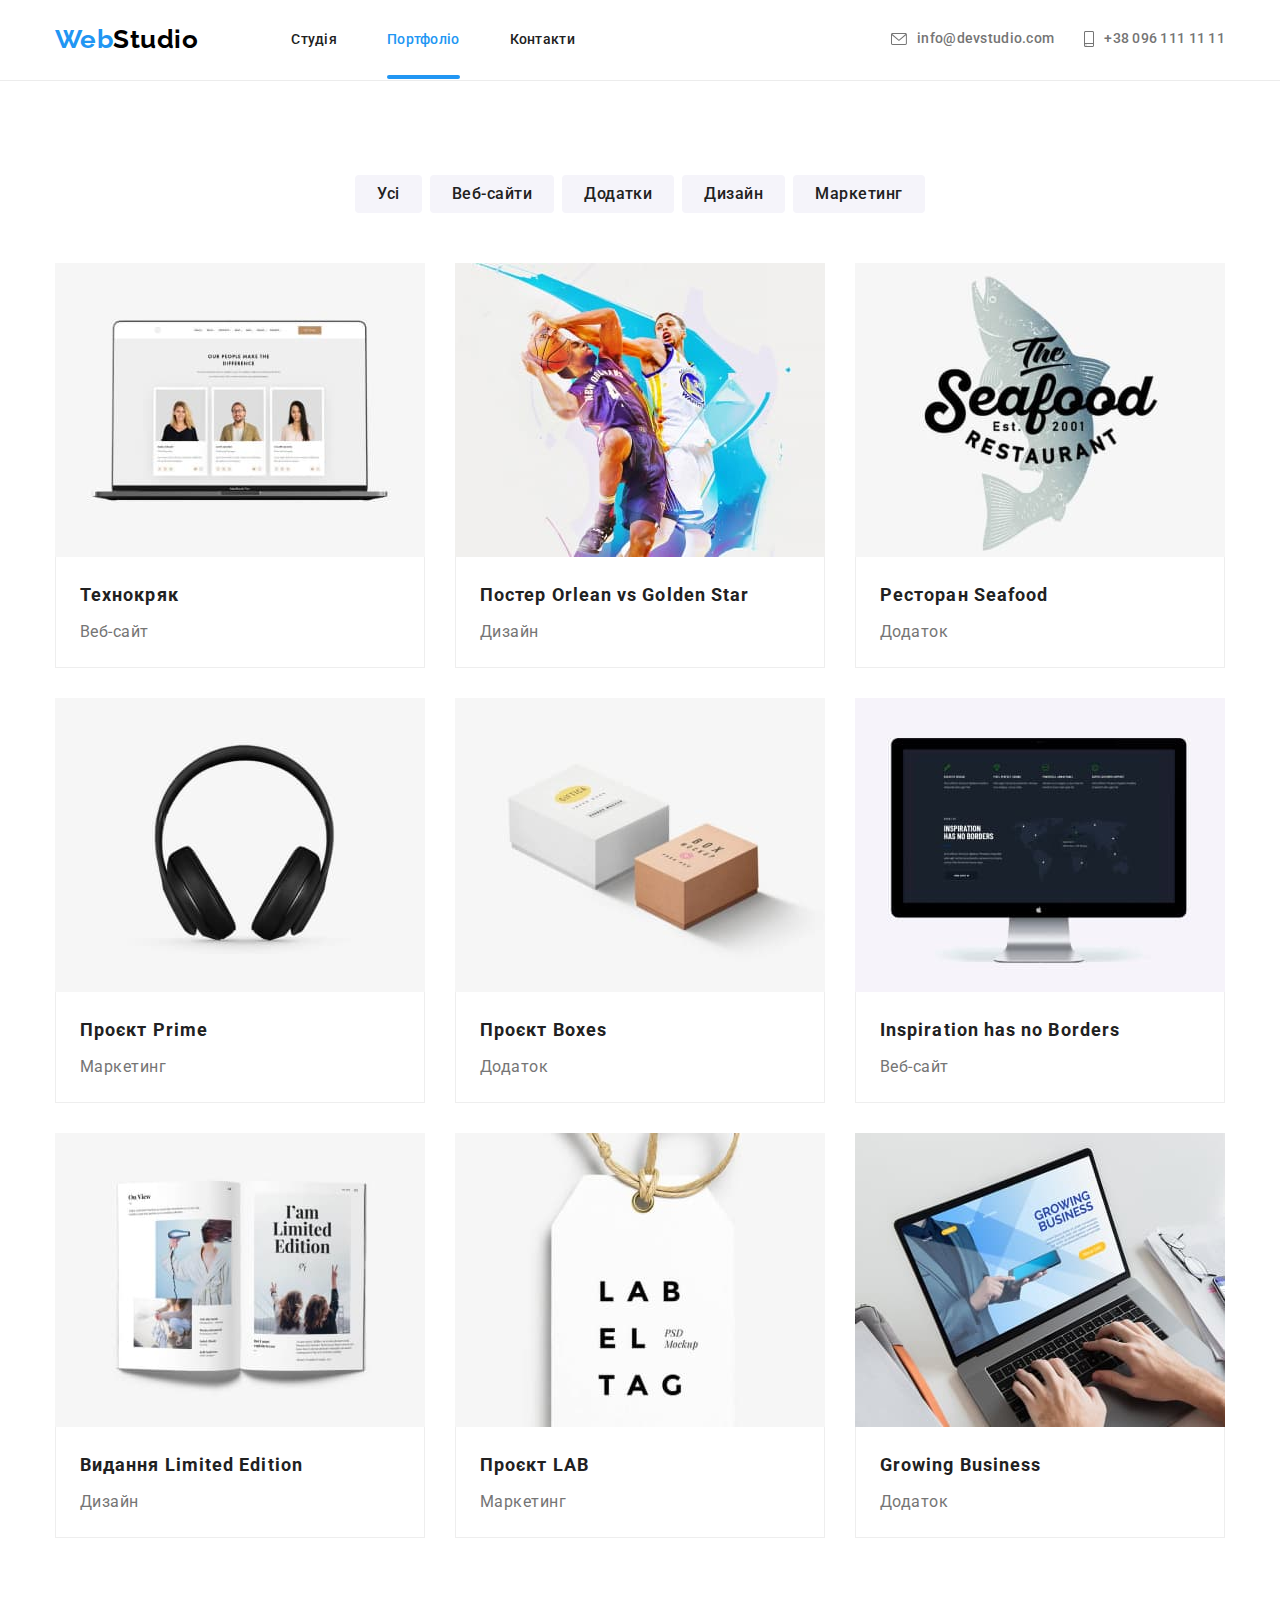
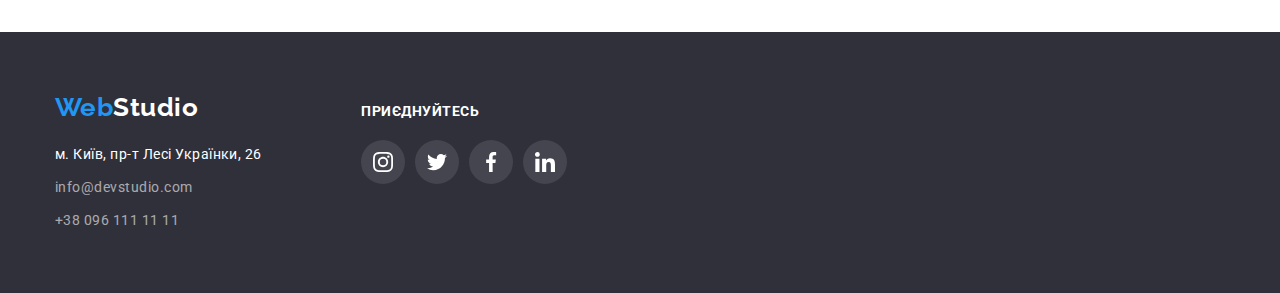
==== portfolio.html @ 86beeb47 "Скопійовано файли з 5 дз" ====
<!DOCTYPE html>
<html lang="uk">
  <head>
    <meta charset="UTF-8" />
    <meta http-equiv="X-UA-Compatible" content="IE=edge" />
    <meta name="viewport" content="width=device-width, initial-scale=1.0" />
    <title>Портфоліо</title>
    <link rel="preconnect" href="https://fonts.googleapis.com" />
    <link rel="preconnect" href="https://fonts.gstatic.com" crossorigin />
    <link
      href="https://fonts.googleapis.com/css2?family=Raleway:wght@700&family=Roboto:wght@400;500;700;900&display=swap"
      rel="stylesheet"
    />
    <link
      rel="stylesheet"
      href="https://cdnjs.cloudflare.com/ajax/libs/modern-normalize/1.1.0/modern-normalize.min.css"
    />
    <link rel="stylesheet" href="./css/styles.css" />
  </head>
  <body>
    <header class="page-header">
      <div class="container">
        <nav class="main-nav">
          <a class="link logo" href="./index.html" lang="en">
            Web<span class="accent-studio-hd">Studio</span>
          </a>
          <ul class="list site-nav">
            <li class="item">
              <a class="link" href="./index.html">Студія</a>
            </li>

            <li class="item">
              <a class="link active" href="./portfolio.html">Портфоліо</a>
            </li>

            <li class="item"><a class="link" href="#">Контакти</a></li>
          </ul>
        </nav>
        <ul class="list site-contacts">
          <li class="item">
            <a class="link" href="mailto:info@devstudio.com">
              <svg class="site-contacts-icon" width="16" height="12">
                <use href="./images/icons.svg#icon-envelope"></use>
              </svg>
              info@devstudio.com</a
            >
          </li>

          <li class="item">
            <a class="link" href="tel:+380961111111">
              <svg class="site-contacts-icon" width="10" height="16">
                <use href="./images/icons.svg#icon-smartphone"></use>
              </svg>
              +38 096 111 11 11</a
            >
          </li>
        </ul>
      </div>
    </header>

    <main>
      <section class="section projects">
        <div class="container">
          <h1 class="visually-hidden">Наші роботи</h1>
          <ul class="list projects-filters">
            <li class="item">
              <button class="btn" type="button">Усі</button>
            </li>

            <li class="item">
              <button class="btn" type="button">Веб-сайти</button>
            </li>

            <li class="item">
              <button class="btn" type="button">Додатки</button>
            </li>

            <li class="item">
              <button class="btn" type="button">Дизайн</button>
            </li>

            <li class="item">
              <button class="btn" type="button">Маркетинг</button>
            </li>
          </ul>
          <ul class="list examples">
            <li class="poster">
              <a class="link examples-link" href="">
                <div class="thumb">
                  <img
                    class="photo"
                    src="./images/portfolio-techno.jpg"
                    alt="Веб-сайт Технокряк"
                  />
                  <div class="overlay">
                    <p class="overlay-descr">
                      Ресурс пропонує комплексні пропозиції з різним рівнем
                      функціоналу та сервісів. Все це дозволить відвідувачу
                      отримати вичерпні відомості про компанію чи приватну
                      особу.
                    </p>
                  </div>
                </div>
                <div class="content">
                  <h2 class="examples-title">Технокряк</h2>
                  <p class="examples-descr">Веб-сайт</p>
                </div>
              </a>
            </li>

            <li class="poster">
              <a class="link examples-link" href="">
                <div class="thumb">
                  <img
                    class="photo"
                    src="./images/portfolio-new-orlean.jpg"
                    alt="Дизайн постеру Orlean vs Golden Star"
                  />
                  <div class="overlay">
                    <p class="overlay-descr">
                      Ресурс пропонує комплексні пропозиції з різним рівнем
                      функціоналу та сервісів. Все це дозволить відвідувачу
                      отримати вичерпні відомості про компанію чи приватну
                      особу.
                    </p>
                  </div>
                </div>
                <div class="content">
                  <h2 class="examples-title">
                    Постер <span lang="en">Orlean vs Golden Star</span>
                  </h2>
                  <p class="examples-descr">Дизайн</p>
                </div>
              </a>
            </li>

            <li class="poster">
              <a class="link examples-link" href="">
                <div class="thumb">
                  <img
                    class="photo"
                    src="./images/portfolio-seafood.jpg"
                    alt="Додаток ресторану Seafood"
                  />
                  <div class="overlay">
                    <p class="overlay-descr">
                      Ресурс пропонує комплексні пропозиції з різним рівнем
                      функціоналу та сервісів. Все це дозволить відвідувачу
                      отримати вичерпні відомості про компанію чи приватну
                      особу.
                    </p>
                  </div>
                </div>
                <div class="content">
                  <h2 class="examples-title">
                    Ресторан <span lang="en">Seafood</span>
                  </h2>
                  <p class="examples-descr">Додаток</p>
                </div>
              </a>
            </li>

            <li class="poster">
              <a class="link examples-link" href="">
                <div class="thumb">
                  <img
                    class="photo"
                    src="./images/portfolio-prime.jpg"
                    alt="Маркетинг проєкту Prime"
                  />
                  <div class="overlay">
                    <p class="overlay-descr">
                      Ресурс пропонує комплексні пропозиції з різним рівнем
                      функціоналу та сервісів. Все це дозволить відвідувачу
                      отримати вичерпні відомості про компанію чи приватну
                      особу.
                    </p>
                  </div>
                </div>
                <div class="content">
                  <h2 class="examples-title">
                    Проєкт <span lang="en">Prime</span>
                  </h2>
                  <p class="examples-descr">Маркетинг</p>
                </div>
              </a>
            </li>

            <li class="poster">
              <a class="link examples-link" href="">
                <div class="thumb">
                  <img
                    class="photo"
                    src="./images/portfolio-boxes.jpg"
                    alt="Додаток проєкту Boxes"
                  />
                  <div class="overlay">
                    <p class="overlay-descr">
                      Ресурс пропонує комплексні пропозиції з різним рівнем
                      функціоналу та сервісів. Все це дозволить відвідувачу
                      отримати вичерпні відомості про компанію чи приватну
                      особу.
                    </p>
                  </div>
                </div>
                <div class="content">
                  <h2 class="examples-title">
                    Проєкт <span lang="en">Boxes</span>
                  </h2>
                  <p class="examples-descr">Додаток</p>
                </div>
              </a>
            </li>

            <li class="poster">
              <a class="link examples-link" href="">
                <div class="thumb">
                  <img
                    class="photo"
                    src="./images/portfolio-inspiration.jpg"
                    alt="Веб-сайт Inspiration has no Borders"
                  />
                  <div class="overlay">
                    <p class="overlay-descr">
                      Ресурс пропонує комплексні пропозиції з різним рівнем
                      функціоналу та сервісів. Все це дозволить відвідувачу
                      отримати вичерпні відомості про компанію чи приватну
                      особу.
                    </p>
                  </div>
                </div>
                <div class="content">
                  <h2 class="examples-title">
                    <span lang="en">Inspiration has no Borders</span>
                  </h2>
                  <p class="examples-descr">Веб-сайт</p>
                </div>
              </a>
            </li>

            <li class="poster">
              <a class="link examples-link" href="">
                <div class="thumb">
                  <img
                    class="photo"
                    src="./images/portfolio-limited-ed.jpg"
                    alt="Дизайн виданян Limited Edition"
                  />
                  <div class="overlay">
                    <p class="overlay-descr">
                      Ресурс пропонує комплексні пропозиції з різним рівнем
                      функціоналу та сервісів. Все це дозволить відвідувачу
                      отримати вичерпні відомості про компанію чи приватну
                      особу.
                    </p>
                  </div>
                </div>
                <div class="content">
                  <h2 class="examples-title">
                    Видання <span lang="en">Limited Edition</span>
                  </h2>
                  <p class="examples-descr">Дизайн</p>
                </div>
              </a>
            </li>

            <li class="poster">
              <a class="link examples-link" href="">
                <div class="thumb">
                  <img
                    class="photo"
                    src="./images/portfolio-lab.jpg"
                    alt="Маркетинг проєкту LAB"
                  />
                  <div class="overlay">
                    <p class="overlay-descr">
                      Ресурс пропонує комплексні пропозиції з різним рівнем
                      функціоналу та сервісів. Все це дозволить відвідувачу
                      отримати вичерпні відомості про компанію чи приватну
                      особу.
                    </p>
                  </div>
                </div>
                <div class="content">
                  <h2 class="examples-title">
                    Проєкт <span class="upper" lang="en">LAB</span>
                  </h2>
                  <p class="examples-descr">Маркетинг</p>
                </div>
              </a>
            </li>

            <li class="poster">
              <a class="link examples-link" href="">
                <div class="thumb">
                  <img
                    class="photo"
                    src="./images/portfolio-growing-buss.jpg"
                    alt="Додаток Growing Business"
                  />
                  <div class="overlay">
                    <p class="overlay-descr">
                      Ресурс пропонує комплексні пропозиції з різним рівнем
                      функціоналу та сервісів. Все це дозволить відвідувачу
                      отримати вичерпні відомості про компанію чи приватну
                      особу.
                    </p>
                  </div>
                </div>
                <div class="content">
                  <h2 class="examples-title">
                    <span lang="en">Growing Business</span>
                  </h2>
                  <p class="examples-descr">Додаток</p>
                </div>
              </a>
            </li>
          </ul>
        </div>
      </section>
    </main>

    <footer class="page-footer">
      <div class="container">
        <div class="contacts-footer">
          <a class="link logo" href="./index.html" lang="en">
            Web<span class="accent-studio-ft">Studio</span>
          </a>
          <address class="contacts">
            <ul class="list">
              <li class="list-item">
                <a
                  class="link location"
                  href="https://goo.gl/maps/3bxnUZ3EVZmGAf4NA"
                  target="_blank"
                  rel="noreferrer noopener nofollow"
                >
                  м. Київ, пр-т Лесі Українки, 26
                </a>
              </li>

              <li class="list-item">
                <a class="link" href="mailto:info@devstudio.com"
                  >info@devstudio.com</a
                >
              </li>

              <li class="list-item">
                <a class="link" href="tel:+380961111111">+38 096 111 11 11</a>
              </li>
            </ul>
          </address>
        </div>
        <div class="net-list-footer">
          <p class="upper">Приєднуйтесь</p>
          <ul class="list net-list">
            <li class="item net-item">
              <a href="" class="link net-link">
                <svg class="net-icon" width="20" height="20">
                  <use href="./images/icons.svg#icon-instagram"></use>
                </svg>
              </a>
            </li>

            <li class="item net-item">
              <a href="" class="link net-link">
                <svg class="net-icon" width="20" height="20">
                  <use href="./images/icons.svg#icon-twitter"></use>
                </svg>
              </a>
            </li>

            <li class="item net-item">
              <a href="" class="link net-link">
                <svg class="net-icon" width="20" height="20">
                  <use href="./images/icons.svg#icon-facebook"></use>
                </svg>
              </a>
            </li>

            <li class="item net-item">
              <a href="" class="link net-link">
                <svg class="net-icon" width="20" height="20">
                  <use href="./images/icons.svg#icon-linkedin"></use>
                </svg>
              </a>
            </li>
          </ul>
        </div>
      </div>
    </footer>
  </body>
</html>
---- css/styles.css ----
:root {
    --primary-text-color: rgba(33, 33, 33, 1);
    --descr-color: rgba(117, 117, 117, 1);
    --secondary-color: rgba(33, 150, 243, 1);
    --primary-bgd-color: rgba(255, 255, 255, 1);
    --logo-header-color: rgba(0, 0, 0, 1);
    --bgd-hero-color: rgba(47, 48, 58, 1);
    --focus-btn-color: rgb(16, 137, 236);
    --bgd-team-color: rgba(245, 244, 250, 1);
    --contacts-footer-color: rgba(255, 255, 255, 0.6); 
    --portfolio-gap: 30px;
    --transform-effect: cubic-bezier(0.4, 0, 0.2, 1);
}

body {
    font-family: 'Roboto', sans-serif;
    font-style: normal;
    font-weight: 700;
    letter-spacing: 0.03em;

    background-color: var(--primary-bgd-color);
    color: var(--primary-text-color);
}

.container {
    width: 1200px;
    
    margin-left: auto;
    margin-right: auto;
    padding-left: 15px;
    padding-right: 15px;
}

.section {
    padding: 94px 0;
}

h1,
h2,
h3,
h4,
h5,
h6,
p,
ul {
    margin: 0;
    padding: 0;
}

.list {
    list-style: none;
}

.link {
    text-decoration: none;
}

img {
    display: block;

    width: 100%;
    height: auto;
}

/* Логотип */
.logo {
    font-family: 'Raleway', sans-serif;
    font-size: 26px;
    line-height: 1.19;

    margin-right: 93px;

    color: var(--secondary-color);
}

.logo .accent-studio-hd {
    color: var(--logo-header-color);
}

.logo .accent-studio-ft {
    color: var(--primary-bgd-color);
}

/* Навігація основної сторінки */
.page-header { 
    padding: 24px 0 25px 0;

    border-bottom: 1px solid #ECECEC;
}

.page-header>.container {
    display: flex;
    align-items: center;

    height: 100%;
}

.main-nav {
    display: flex;
    align-items: center;
}

.site-nav {
    display: flex;
}

.site-nav>.item:not(:last-child) {
    margin-right: 50px;
}

.site-contacts {
    display: flex;

    margin-left: auto;
}

.site-contacts>.item+.item {
    margin-left: 30px;
}

.site-nav .link,
.site-contacts .link {
    font-weight: 500;
    font-size: 14px;
    line-height: 1.14;
    letter-spacing: 0.02em;

    color: currentColor;
}

.site-contacts .link {
    display: flex;
    align-items: center;
    justify-content: center;

    color: var(--descr-color);

    transition: color 250ms var(--transform-effect);
}

.site-contacts .site-contacts-icon {
    margin-right: 10px;

    fill: currentColor;
}

.site-nav .link {
    padding: 32px 0;

    transition: color 250ms var(--transform-effect);
}

.site-nav .active {
    position: relative;

    color: var(--secondary-color);
}

.site-nav .active::after {
    content: '';

    position: absolute;
    bottom: 0;
    left: 0;

    width: 100%;
    height: 4px;

    background-color: currentColor;
    border-radius: 2px;
}

.site-nav .link:hover,
.site-contacts .link:hover,
.site-nav .link:focus,
.site-contacts .link:focus {
    color: var(--secondary-color);
}

/* Герой */
.hero {
    text-align: center;
    letter-spacing: 0.06em;

    max-width: 1600px;

    padding: 200px 0;
    margin-right: auto;
    margin-left: auto;

    color: var(--primary-bgd-color);
    background-image: linear-gradient(rgba(47, 48, 58, 0.4), rgba(47, 48, 58, 0.4)), url(../images/hero-bgd.jpg);
}

.hero>.hero-title {
    font-weight: 900;
    font-size: 44px;
    line-height: 1.36;
    text-transform: uppercase;

    width: 696px;

    margin-bottom: 30px;
    margin-left: auto;
    margin-right: auto;
}

.hero>.main-btn {
    font-size: 16px;
    line-height: 1.88;
    font-weight: 700;
    font-family: inherit;
    font-style: inherit;
    letter-spacing: inherit;

    padding: 10px 32px;
   
    border: none;
    border-radius: 4px;
    color: inherit;
    background-color: var(--secondary-color);
   
    cursor: pointer;
    
    transition: background-color 250ms var(--transform-effect);
}

.hero>.main-btn:hover {
    background-color: var(--focus-btn-color);
}

/* Основна частина 
Advantages */
.visually-hidden {
    position: absolute;
    white-space: nowrap;
    width: 1px;
    height: 1px;
    overflow: hidden;
    border: 0;
    padding: 0;
    clip: rect(0 0 0 0);
    clip-path: inset(50%);
    margin: -1px;
}

.advantages .list {
    display: flex;
}

.advantages .item {
    width: 270px;
}

.advantages .item:not(:last-child) {
    margin-right: 30px;
}

.advantages-bgd {
    display: flex;
    align-items: center;
    justify-content: center;

    width: 100%;
    height: 120px;

    margin-bottom: 30px;

    background-color: var(--bgd-team-color);
    border-radius: 4px;
}

.advantages .advantages-title {
    font-size: 14px;
    line-height: 1.14;
    text-transform: uppercase;

    margin-bottom: 10px;
}

.advantages .advantages-descr {
    font-weight: 400;
    font-size: 14px;
    line-height: 1.71;

    color: var(--descr-color);
}

/* activity */
.section.activity {
    padding-top: 0;
}

.activity .list {
    display: flex;
}

.activity .activity-title {
    font-size: 36px;
    line-height: 1.17;
    text-align: center;

    margin-bottom: 50px;
}

.activity .item:not(:last-child) {
    margin-right: 30px;
}

.activity .thumb {
    position: relative;
}

.activity .photo-label {
    position: absolute;
    bottom: 0;

    display: flex;
    align-items: center;
    justify-content: center;

    width: 100%;
    height: 70px;

    background-color: rgba(47, 48, 58, 0.8);
}

.activity .photo-descr {
    font-size: 14px;
    line-height: 1.14;
    text-transform: uppercase;

    color: #fff;
}

/*team*/
.team {
    background-color: var(--bgd-team-color);
}

.team .list {
    display: flex;
}

.team .information:not(:last-child) {
    margin-right: 30px;
}

.team .information {
    width: 270px;

    padding-bottom: 30px;

    background-color: var(--primary-bgd-color);
    box-shadow: 0px 1px 3px rgba(0, 0, 0, 0.12), 0px 1px 1px rgba(0, 0, 0, 0.14), 0px 2px 1px rgba(0, 0, 0, 0.2);
    border-radius: 0px 0px 4px 4px;
}

.team .team-title {
    font-size: 36px;
    line-height: 1.17;
    text-align: center;

    margin-bottom: 50px;
}

.information>.team-photo {
    margin-bottom: 30px;
}

.team .team-name {
    font-weight: 500;
    font-size: 16px;
    line-height: 1.19;
    text-align: center;

    margin-bottom: 10px;
}

.team .team-position {
    font-weight: 400;
    font-size: 16px;
    line-height: 1.19;
    text-align: center;

    margin-bottom: 16px;

    color: var(--descr-color);
}


.team .net-list {
    display: flex;
    align-items: center;
    justify-content: space-between;

    width: 206px;
    height: 44px;

    margin-right: auto;
    margin-left: auto;
}

.team .net-link {
    display: flex;
    align-items: center;
    justify-content: center;

    width: 44px;
    height: 44px;
   
    color: rgba(175, 177, 184, 1);
    border-radius: 50%;

    transition: background-color 250ms var(--transform-effect),
    color 250ms var(--transform-effect);
}

.team .net-icon {
    fill: currentColor;
}

.team .net-link:hover,
.team .net-link:focus {
    color: #fff;
    background-color: var(--secondary-color);
}

/* clients */
.clients-title {
    font-size: 36px;
    line-height: 1.17;
    text-align: center;

    margin-bottom: 50px;
}

.clients-list {
    display: flex;
    align-items: center;
    justify-content: space-between;
}

.clients-link {
    display: flex;
    align-items: center;
    justify-content: center;

    width: 170px;
    height: 92px;

    border: 1px solid #AFB1B8;
    border-radius: 4px;
    color: rgba(175, 177, 184, 1);
    
    transition: border 250ms var(--transform-effect),
    color 250ms var(--transform-effect);
}

.clients-icon {
    fill: currentColor;
}

.clients-link:hover,
.clients-link:focus {
    color: var(--secondary-color);
    border: 1px solid var(--secondary-color);
}

/* footer */
.page-footer {
    padding: 60px 0;

    background-color: var(--bgd-hero-color);
}

.page-footer .logo {
    display: inline-block;

    margin-bottom: 20px;
}

.contacts .list-item:not(:last-child) {
    margin-bottom: 9px;
}

.contacts .link {
    font-style: normal;
    font-weight: 400;
    font-size: 14px;
    line-height: 1.71;

    color: var(--contacts-footer-color);
    
    transition: color 250ms var(--transform-effect);
}

.contacts .location {
    color: var(--primary-bgd-color);
}

.contacts .link:hover,
.contacts .link:focus {
    color: var(--secondary-color);
}

.net-list-footer {
    margin-left: 70px;
}

.net-list-footer > .upper {
    font-size: 14px;
    line-height: 1.14;
    
    margin-bottom: 20px;

    color: #FFFFFF;
    text-transform: uppercase;
}

.net-list-footer {
    width: 206px;
}

.net-list-footer .net-list {
    display: flex;
    align-items: center;
    justify-content: space-between;

    margin-right: auto;
    margin-left: auto;
}

.net-list-footer .net-link {
    display: flex;
    align-items: center;
    justify-content: center;

    width: 44px;
    height: 44px;

    color: #fff;
    background-color: rgba(255, 255, 255, 0.1);
    border-radius: 50%;

    transition: background-color 250ms var(--transform-effect);
}

.net-list-footer .net-icon {
    fill: currentColor;
}

.net-list-footer .net-link:hover,
.net-list-footer .net-link:focus {
    background-color: var(--secondary-color);
}

.page-footer .container {
    display: flex;
    align-items: baseline;
}

/* Page Portfolio*/
.projects .projects-filters {
    display: flex;
    justify-content: center;

    margin-bottom: 50px;
}

.projects-filters>.item.item:not(:last-child) {
    margin-right: 8px;
}

.projects-filters .btn {
    font-family: inherit;
    font-style: inherit;
    font-weight: 500;
    font-size: 16px;
    line-height: 1.62;
    letter-spacing: inherit;
    
    padding: 6px 22px;
    border-radius: 4px;
    border: none;

    color: inherit;
    background-color: var(--bgd-team-color);
   
    cursor: pointer;

    transition: 
    background-color 250ms var(--transform-effect), 
    color 250ms var(--transform-effect), 
    box-shadow 2500ms var(--transform-effect);
}

.projects-filters .btn:hover,
.projects-filters .btn:focus {
    background-color: var(--secondary-color);
    color: var(--primary-bgd-color);
    box-shadow: 0px 3px 1px rgba(0, 0, 0, 0.1), 0px 1px 2px rgba(0, 0, 0, 0.08), 0px 2px 2px rgba(0, 0, 0, 0.12);
}

.projects .examples {
    display: flex;
    flex-wrap: wrap;

    margin-left: calc(-1 * var(--portfolio-gap));
    margin-top: calc(-1 * var(--portfolio-gap));
}

.examples .poster {
    flex-basis: calc((100% / 3 - var(--portfolio-gap)));
    margin-left: var(--portfolio-gap);
    margin-top: var(--portfolio-gap);

    transition: box-shadow 250ms var(--transform-effect);
}

.examples .thumb {
    position: relative;
    overflow: hidden;    
}

.examples .overlay {
    position: absolute;
    top: 0;
    left: 0;
    transform: translateY(100%);
   
    width: 100%;
    height: 100%;
    padding: 63px 24px;

    background-color: rgba(33, 150, 243, 0.9);
    transition: transform 250ms var(--transform-effect);
}

.examples .overlay-descr {
    font-weight: 400;
    font-size: 18px;
    line-height: 1.56;

    color: #fff;
}

.examples .poster:hover .overlay {
    transform: translateY(0);
}

.poster .content {
    width: 100%;
    padding: 20px 24px;

    border-right: 1px solid #EEEEEE;
    border-left: 1px solid #EEEEEE;
    border-bottom: 1px solid #EEEEEE;
}

.content .examples-title {
    font-size: 18px;
    line-height: 2;
    letter-spacing: 0.06em;

    margin-bottom: 4px;

    color: var(--primary-text-color);
}

.content .examples-descr {
    font-weight: 400;
    font-size: 16px;
    line-height: 1.88;

    color: var(--descr-color);
}

.examples-title>.upper {
    text-transform: uppercase;
}

.examples .poster:hover {
    box-shadow: 0px 1px 1px rgba(0, 0, 0, 0.12), 0px 4px 4px rgba(0, 0, 0, 0.06), 1px 4px 6px rgba(0, 0, 0, 0.16);
}

/* Модальне вікно */
.backdrop {
    position: fixed;
    top: 0;
    left: 0;

    opacity: 1;
    
    width: 100%;
    height: 100%;

    background-color: rgba(0, 0, 0, 0.2);

    transition: opacity 250ms var(--transform-effect), 
    visibility 250ms var(--transform-effect); 
}

.is-hidden {
    opacity: 0;

    pointer-events: none;
    visibility: hidden;
}

.backdrop.is-hidden .modal {
    transform: translate(-50%, -50%) scale(1.1);
    
    box-shadow: none;
}

.modal {
    position: absolute;
    top: 50%;
    left: 50%;
    transform: translate(-50%, -50%) scale(1); 

    width: 528px;
    height: 581px;

    background-color: #fff;
    box-shadow: 0px 1px 3px rgba(0, 0, 0, 0.12), 0px 1px 1px rgba(0, 0, 0, 0.14), 0px 2px 1px rgba(0, 0, 0, 0.2);
    border-radius: 4px;

    transition: transform 250ms var(--transform-effect),
    box-shadow 250ms var(--transform-effect); 
}

.modal .close-btn {
    position: absolute;
    top: 8px;
    right: 8px;

    display: flex;
    align-items: center;
    justify-content: center;

    width: 30px;
    height: 30px;

    background-color: transparent;
    border: 1px solid rgba(0, 0, 0, 0.1);
    border-radius: 50%;

    cursor: pointer;
}
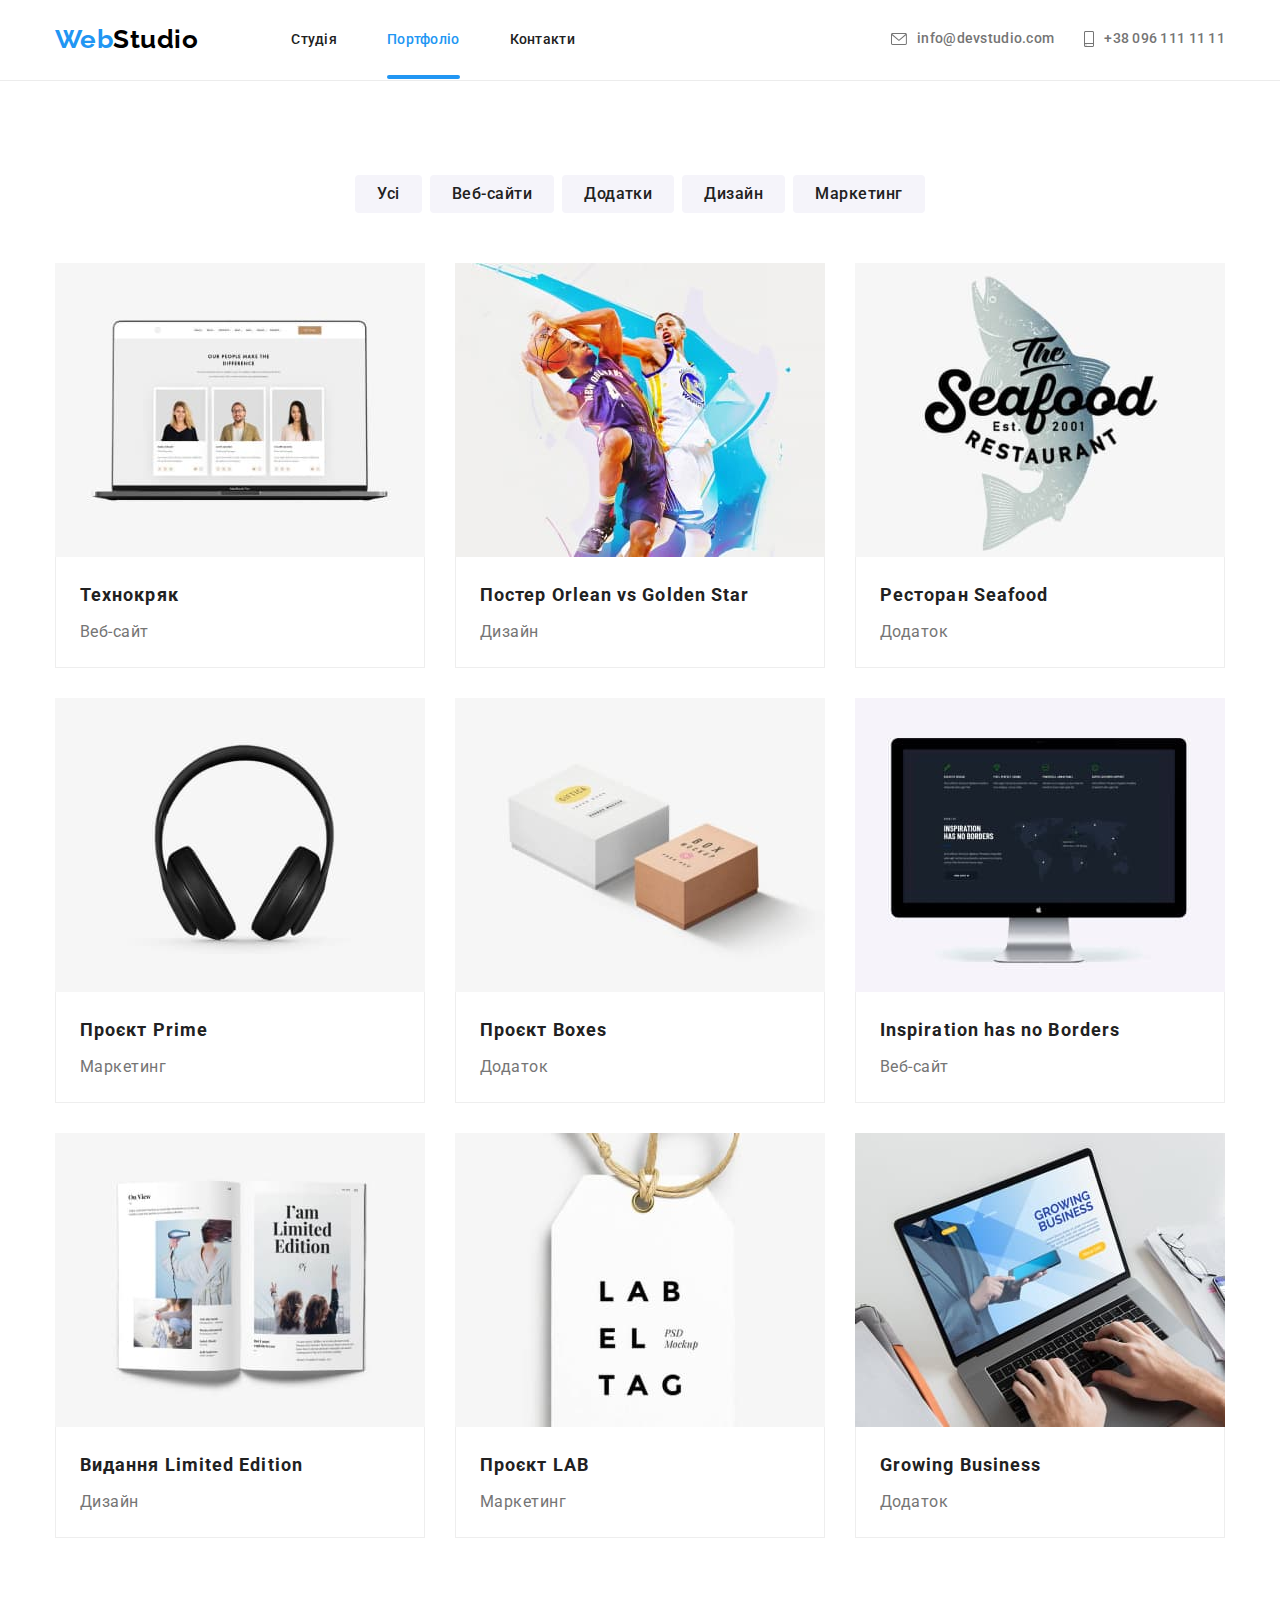
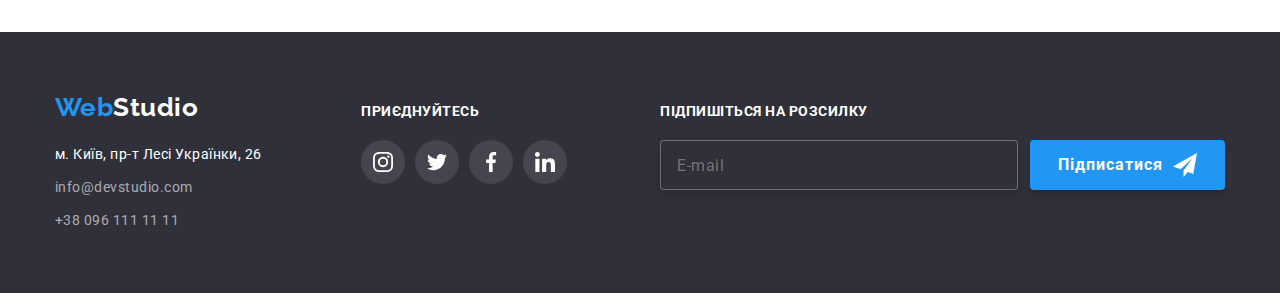
==== commit 0d10de89: "Зроблено все, крім марджина на текстереа і плавного переходу бордера на чекбоксі" ====
--- a/portfolio.html
+++ b/portfolio.html
@@ -387,6 +387,25 @@
             </li>
           </ul>
         </div>
+        <form class="subscribe-form" name="subscribe-form" autocomplete="off">
+          <p class="upper">Підпишіться на розсилку</p>
+          <div class="flex-block">
+            <label>
+              <input
+                class="subscribe-form-input"
+                type="email"
+                name="subscribe-form-input"
+                placeholder="E-mail"
+              />
+            </label>
+            <button class="submit-btn" type="submit">
+              Підписатися
+              <svg class="submit-btn-icon" width="24" height="24">
+                <use href="./images/icons.svg#icon-icon-send"></use>
+              </svg>
+            </button>
+          </div>
+        </form>
       </div>
     </footer>
   </body>
--- a/css/styles.css
+++ b/css/styles.css
@@ -5,7 +5,7 @@
     --primary-bgd-color: rgba(255, 255, 255, 1);
     --logo-header-color: rgba(0, 0, 0, 1);
     --bgd-hero-color: rgba(47, 48, 58, 1);
-    --focus-btn-color: rgb(16, 137, 236);
+    --focus-btn-color: rgba(24, 140, 232, 1);
     --bgd-team-color: rgba(245, 244, 250, 1);
     --contacts-footer-color: rgba(255, 255, 255, 0.6); 
     --portfolio-gap: 30px;
@@ -474,6 +474,11 @@
     background-color: var(--bgd-hero-color);
 }
 
+.page-footer .container {
+    display: flex;
+    align-items: baseline;
+}
+
 .page-footer .logo {
     display: inline-block;
 
@@ -508,7 +513,7 @@
     margin-left: 70px;
 }
 
-.net-list-footer > .upper {
+.page-footer .upper {
     font-size: 14px;
     line-height: 1.14;
     
@@ -555,10 +560,74 @@
     background-color: var(--secondary-color);
 }
 
-.page-footer .container {
-    display: flex;
-    align-items: baseline;
-}
+.subscribe-form {
+    margin-left: auto;
+}
+
+.subscribe-form .flex-block {
+    display: flex;
+    align-items: center;
+}
+
+.subscribe-form .subscribe-form-input {
+    width: 358px;
+    height: 50px;
+
+    padding-left: 16px;
+
+ 
+    font-weight: 400;
+    font-size: 16px;
+    line-height: 1.25;
+    letter-spacing: 0.03em;
+    
+    color: #fff;
+    border: 1px solid rgba(255, 255, 255, 0.3);
+    filter: drop-shadow(0px 4px 4px rgba(0, 0, 0, 0.15));
+    border-radius: 4px;
+    background-color: var(--bgd-hero-color);
+    outline: none;
+    
+    transition: border-color 250ms var(--transform-effect);
+}
+
+.subscribe-form .subscribe-form-input:focus {
+    border-color: var(--secondary-color);
+}
+
+
+.subscribe-form .submit-btn {
+    display: flex;
+    align-items: center;
+    font-size: 16px;
+    line-height: 1.88;
+    font-weight: 700;
+    font-family: inherit;
+    font-style: inherit;
+    letter-spacing: 0.06em;
+
+    margin-left: 12px;
+    padding: 10px 28px;
+
+    border: none;
+    border-radius: 4px;
+    color: #fff;
+    background-color: var(--secondary-color);
+    box-shadow: 0px 4px 4px rgba(0, 0, 0, 0.15);
+
+    cursor: pointer;
+
+    transition: background-color 250ms var(--transform-effect);
+}
+
+.submit-btn-icon {
+    margin-left: 10px;
+    fill: currentColor;
+}
+
+ .subscribe-form .submit-btn:hover {
+     background-color: var(--focus-btn-color);
+ }
 
 /* Page Portfolio*/
 .projects .projects-filters {
@@ -720,6 +789,8 @@
     left: 50%;
     transform: translate(-50%, -50%) scale(1); 
 
+    padding: 40px;
+
     width: 528px;
     height: 581px;
 
@@ -743,9 +814,209 @@
     width: 30px;
     height: 30px;
 
+    color: var(--logo-header-color);
+
     background-color: transparent;
     border: 1px solid rgba(0, 0, 0, 0.1);
     border-radius: 50%;
 
     cursor: pointer;
-}
+
+    transition: color 250ms var(--transform-effect);
+}
+
+.modal .close-btn-icon {
+    fill: currentColor;
+}
+
+.close-btn:hover,
+.close-btn:focus  {
+    color: var(--secondary-color);
+}
+
+
+.form-application .form-field:nth-of-type(1),
+.form-application .form-field:nth-of-type(2),
+.form-application .form-field:nth-of-type(3) {
+    margin-bottom: 10px;
+}
+
+.form-application .form-field:nth-of-type(4) {
+    margin-bottom: 20px;
+}
+
+.form-application .form-field:nth-of-type(5) {
+    margin-bottom: 30px;
+}
+
+
+.form-title {
+    font-size: 20px;
+    line-height: 1.15;
+    text-align: center;
+    letter-spacing: 0.03em;
+
+    margin-bottom: 12px;
+}
+
+.form-application .form-label {
+    display: block;
+    
+    font-weight: 400;
+    font-size: 12px;
+    line-height: 1.17;
+    letter-spacing: 0.01em;
+
+    color: var(--descr-color);
+}
+
+.form-application .form-label:not(:last-child) {
+    margin-bottom: 4px;
+}
+
+.form-application .form-input {
+    width: 100%;
+    height: 40px;
+
+    font-weight: 400;
+    font-size: 12px;
+    line-height: 1.17;
+    letter-spacing: 0.01em;
+
+    padding-left: 42px;
+
+    border: 1px solid rgba(33, 33, 33, 0.2);
+    border-radius: 4px;
+    outline: none;
+
+    transition: border-color 250ms var(--transform-effect);
+}
+
+.form-application .form-block {
+    position: relative;
+    color: var(--primary-text-color);
+}
+
+.form-application .form-input:focus {
+    border-color: var(--secondary-color);
+}
+
+
+.form-block .form-icon {
+    position: absolute;
+    top: 50%;
+    left: 12px;
+    transform: translateY(-50%);
+
+    fill: currentColor;
+
+    transition: color 250ms var(--transform-effect);
+}
+
+.form-application .form-input:focus + .form-icon {
+    color: var(--secondary-color);
+}
+
+.form-application .form-textarea {
+    font-weight: 400;
+    font-size: 12px;
+    line-height: 1.17;
+    letter-spacing: 0.01em;
+
+    width: 100%;
+    height: 120px;
+
+    padding: 12px 16px;
+
+    border: 1px solid rgba(33, 33, 33, 0.2);
+    border-radius: 4px;
+    outline: none;
+
+    resize: none;
+
+    transition: border-color 250ms var(--transform-effect);
+}
+
+.form-application .form-textarea:focus {
+    border-color: var(--secondary-color);
+}
+
+.form-field.form-checkbox {
+    position: relative;  
+}
+
+.checkbox {
+    -webkit-appearance: none;
+    -moz-appearance: none;
+    appearance: none;
+
+    position: absolute;
+}
+
+.policy-icon {
+    position: absolute;
+    top: 50%;
+    left: 14px;
+    transform: translateY(-50%);
+
+    background-color: #fff;
+    border: 1px solid var(--primary-text-color);
+    border-radius: 3px;
+    fill: #fff;
+
+    transition: background-color 250ms var(--transform-effect),
+    border 250ms var(--transform-effect);
+    
+    pointer-events: none;
+}
+
+.checkbox:checked + .policy-icon {
+    background-color: var(--secondary-color);
+    border: none;
+}
+
+.form-label.policy {
+    font-size: 14px;
+    line-height: 1.71;
+    letter-spacing: 0.03em;
+
+    padding-left: 37px;
+
+    color: var(--descr-color);
+}
+
+.form-application .form-link {
+    color: var(--secondary-color);
+    text-decoration: underline;
+}
+
+.form-application .sent-btn {
+    display: block;
+    margin-right: auto;
+    margin-left: auto;
+    font-size: 16px;
+    line-height: 1.88;
+    font-weight: 700;
+    font-family: inherit;
+    font-style: inherit;
+    letter-spacing: 0.06em;
+
+    padding: 10px 52px;
+
+    color: #fff;
+    border: none;
+    border-radius: 4px;
+    background-color: var(--secondary-color);
+    box-shadow: 0px 4px 4px rgba(0, 0, 0, 0.15);
+
+    cursor: pointer;
+
+    transition: background-color 250ms var(--transform-effect);
+}
+
+.form-application .sent-btn:hover,
+.form-application .sent-btn:focus {
+    background-color: var(--focus-btn-color);
+}
+
+
